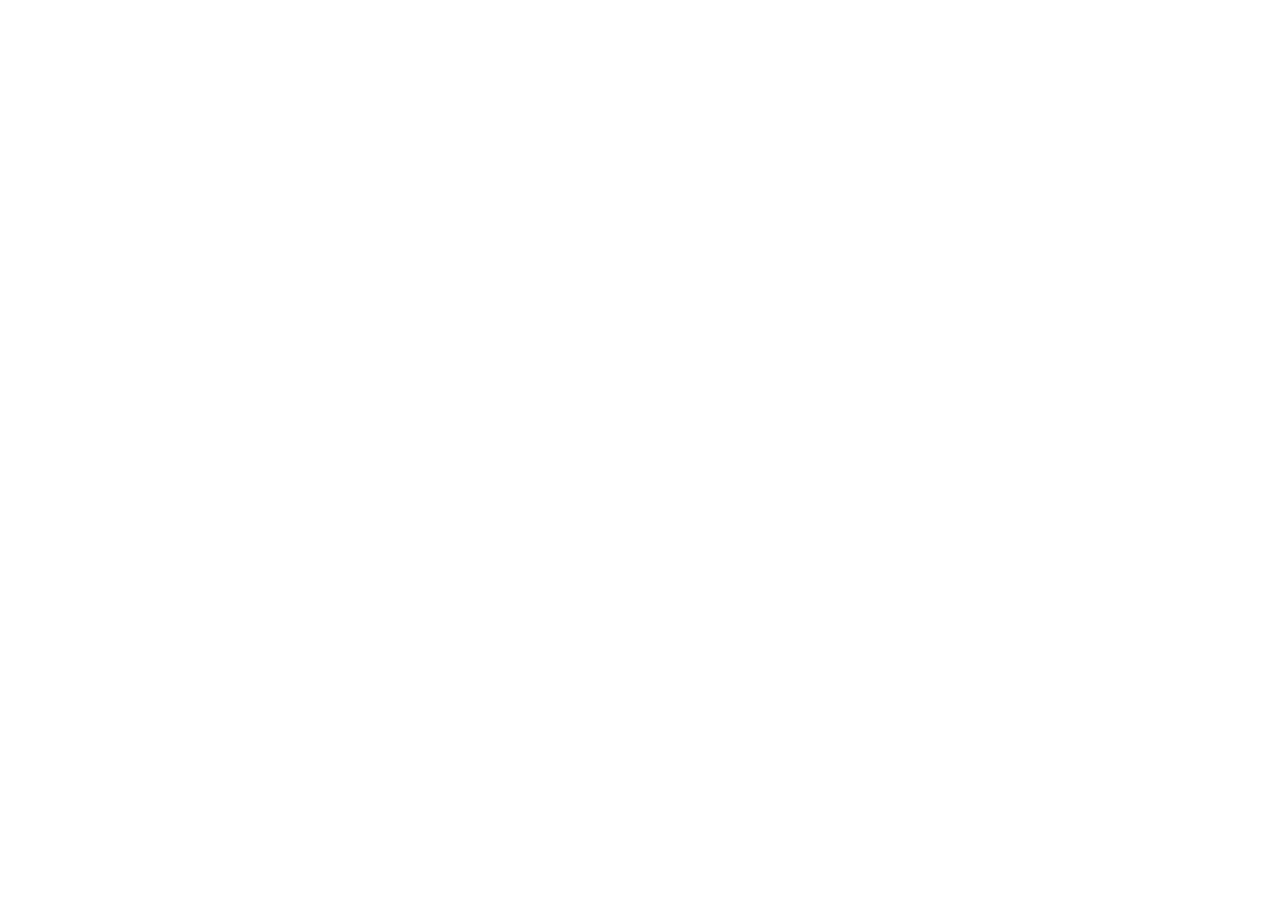
==== index.html @ 425406e8 "Add files via upload" ====
<!doctype html>
<html lang="zh-CN">
  <head>
    <meta charset="UTF-8" />
    <meta name="viewport" content="width=device-width, initial-scale=1.0" />
    <meta
      name="description"
      content="近期事件回忆与文字表达研究参与者实验页面"
    />
    <meta name="theme-color" content="#123f46" />
    <title>近期事件回忆与文字表达研究</title>
    <link rel="icon" type="image/svg+xml" href="assets/favicon.svg" />
    <link rel="stylesheet" href="css/styles.css" />
  </head>
  <body>
    <noscript>
      <div class="noscript-note">本实验页面需要启用 JavaScript 才能继续。</div>
    </noscript>

    <div id="app"></div>

    <dialog id="exit-dialog" class="dialog">
      <div class="dialog__body">
        <p class="eyebrow">退出确认</p>
        <h2>确定要结束本次实验吗？</h2>
        <p>
          退出后，本次任务将结束。你无需说明原因，相关安排以知情同意书为准。
        </p>
        <div class="dialog__actions">
          <button class="button button--ghost" type="button" data-dialog-close>
            继续实验
          </button>
          <button class="button button--danger" type="button" data-confirm-exit>
            确认退出
          </button>
        </div>
      </div>
    </dialog>

    <script src="js/config.js"></script>
    <script src="js/app.js"></script>
  </body>
</html>
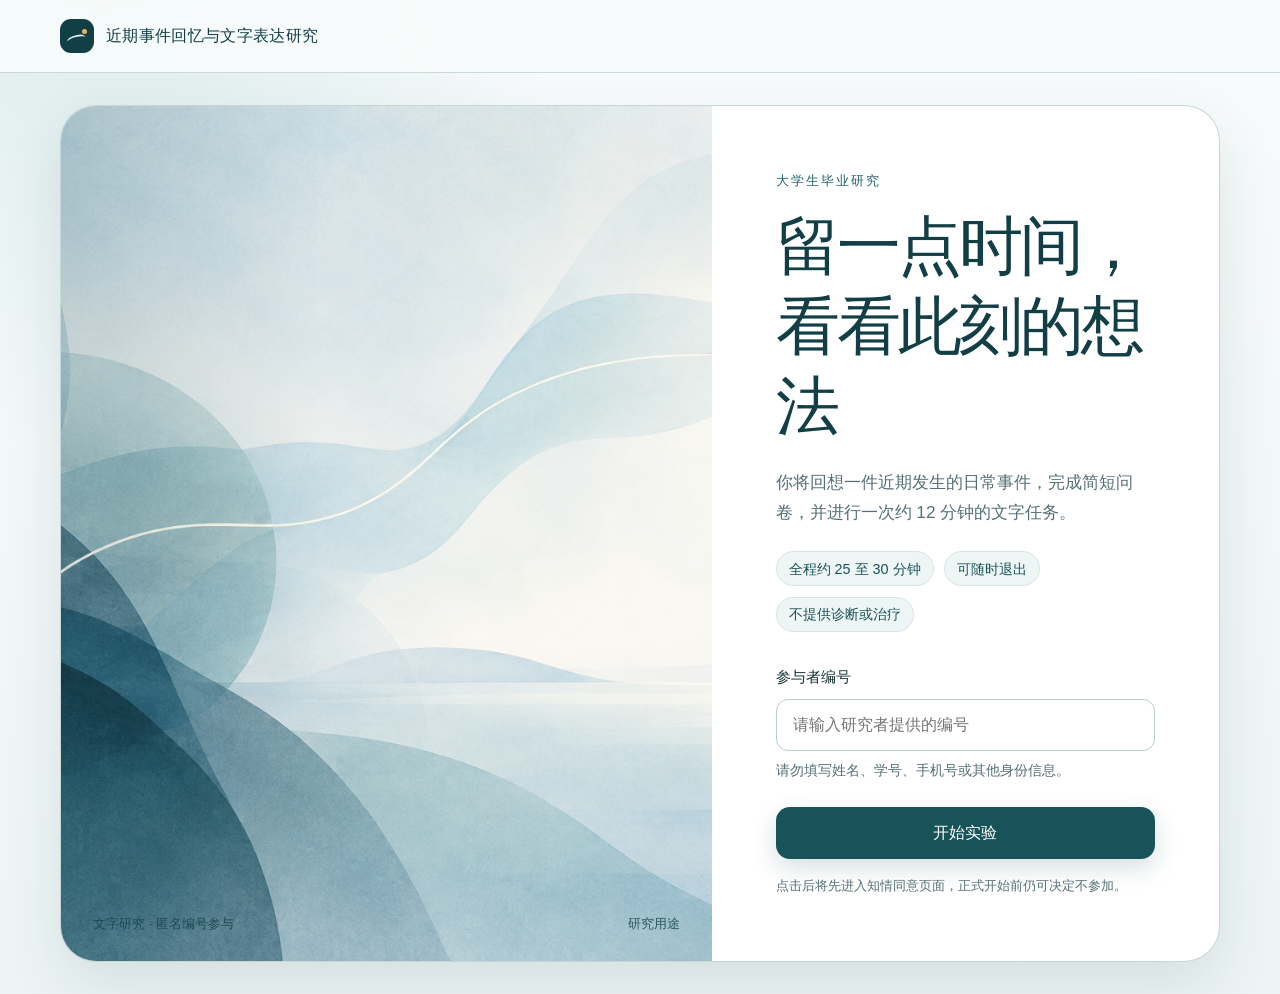
==== commit c478bcad: "Add files via upload" ====
--- a/index.html
+++ b/index.html
@@ -10,7 +10,7 @@
     <meta name="theme-color" content="#123f46" />
     <title>近期事件回忆与文字表达研究</title>
     <link rel="icon" type="image/svg+xml" href="assets/favicon.svg" />
-    <link rel="stylesheet" href="css/styles.css" />
+    <link rel="stylesheet" href="css/styles.css?v=20261008" />
   </head>
   <body>
     <noscript>
@@ -37,7 +37,18 @@
       </div>
     </dialog>
 
-    <script src="js/config.js"></script>
-    <script src="js/app.js"></script>
+    <dialog id="task-dialog" class="dialog" aria-labelledby="task-dialog-title">
+      <div class="dialog__body">
+        <h2 id="task-dialog-title">准备结束文字任务了吗？</h2>
+        <p id="task-dialog-text"></p>
+        <div class="dialog__actions">
+          <button class="button button--ghost" type="button" id="task-dialog-back">继续任务</button>
+          <button class="button button--primary" type="button" id="task-dialog-confirm">进入后测</button>
+        </div>
+      </div>
+    </dialog>
+
+    <script src="js/config.js?v=20261008"></script>
+    <script src="js/app.js?v=20261008"></script>
   </body>
 </html>
--- a/css/styles.css
+++ b/css/styles.css
@@ -0,0 +1,1391 @@
+:root {
+  color-scheme: light;
+  --ink: #183438;
+  --ink-soft: #557075;
+  --teal-900: #123f46;
+  --teal-800: #19535a;
+  --teal-700: #23646b;
+  --teal-200: #b7d9d7;
+  --teal-100: #dcecea;
+  --teal-050: #eef6f5;
+  --blue-050: #f4f8fa;
+  --paper: #ffffff;
+  --canvas: #edf4f4;
+  --line: #d7e4e4;
+  --line-strong: #b9cdce;
+  --amber: #efb25f;
+  --danger: #a94c4c;
+  --danger-bg: #fff3f1;
+  --success: #2a746a;
+  --shadow: 0 24px 60px rgba(27, 66, 71, 0.11);
+  --shadow-soft: 0 12px 32px rgba(27, 66, 71, 0.07);
+  --radius-lg: 28px;
+  --radius-md: 18px;
+  --radius-sm: 12px;
+  --content: 1160px;
+  font-family:
+    -apple-system, BlinkMacSystemFont, "Segoe UI", "PingFang SC",
+    "Hiragino Sans GB", "Microsoft YaHei", Arial, sans-serif;
+  font-synthesis: none;
+}
+
+* {
+  box-sizing: border-box;
+}
+
+html {
+  min-width: 320px;
+  background: var(--canvas);
+  scroll-behavior: smooth;
+}
+
+body {
+  min-width: 320px;
+  min-height: 100vh;
+  margin: 0;
+  color: var(--ink);
+  background:
+    radial-gradient(circle at 8% 0%, rgba(183, 217, 215, 0.42), transparent 28rem),
+    linear-gradient(180deg, #f8fbfb 0%, var(--canvas) 100%);
+  font-size: 1rem;
+  line-height: 1.7;
+  -webkit-font-smoothing: antialiased;
+}
+
+button,
+input,
+textarea {
+  font: inherit;
+}
+
+button,
+input[type="range"],
+input[type="checkbox"] {
+  accent-color: var(--teal-700);
+}
+
+button {
+  cursor: pointer;
+}
+
+button:disabled {
+  cursor: not-allowed;
+  opacity: 0.52;
+}
+
+a {
+  color: var(--teal-700);
+}
+
+:focus-visible {
+  outline: 3px solid rgba(35, 100, 107, 0.3);
+  outline-offset: 3px;
+}
+
+.noscript-note {
+  padding: 1rem;
+  color: #fff;
+  text-align: center;
+  background: var(--danger);
+}
+
+.shell {
+  min-height: 100vh;
+}
+
+.site-header {
+  position: sticky;
+  top: 0;
+  z-index: 20;
+  border-bottom: 1px solid rgba(185, 205, 206, 0.72);
+  background: rgba(248, 251, 251, 0.9);
+  backdrop-filter: blur(16px);
+}
+
+.site-header__inner {
+  display: flex;
+  width: min(calc(100% - 2rem), var(--content));
+  min-height: 72px;
+  margin: 0 auto;
+  align-items: center;
+  justify-content: space-between;
+  gap: 1.25rem;
+}
+
+.brand {
+  display: inline-flex;
+  align-items: center;
+  gap: 0.75rem;
+  color: var(--teal-900);
+  font-weight: 720;
+  letter-spacing: 0.02em;
+}
+
+.brand__mark {
+  position: relative;
+  display: inline-block;
+  width: 34px;
+  height: 34px;
+  border-radius: 11px;
+  background: var(--teal-900);
+}
+
+.brand__mark::before {
+  position: absolute;
+  top: 16px;
+  left: 7px;
+  width: 19px;
+  height: 7px;
+  border-top: 2px solid #d9efec;
+  border-radius: 50%;
+  content: "";
+  transform: rotate(-14deg);
+}
+
+.brand__mark::after {
+  position: absolute;
+  top: 10px;
+  right: 7px;
+  width: 5px;
+  height: 5px;
+  border-radius: 50%;
+  background: var(--amber);
+  content: "";
+}
+
+.participant-pill,
+.time-pill,
+.step-pill {
+  display: inline-flex;
+  min-height: 34px;
+  padding: 0.28rem 0.75rem;
+  align-items: center;
+  gap: 0.42rem;
+  border: 1px solid var(--line);
+  border-radius: 999px;
+  color: var(--ink-soft);
+  background: rgba(255, 255, 255, 0.72);
+  font-size: 0.875rem;
+  white-space: nowrap;
+}
+
+.main {
+  width: min(calc(100% - 2rem), var(--content));
+  margin: 0 auto;
+  padding: 2.5rem 0 4rem;
+}
+
+.main--home {
+  display: grid;
+  min-height: calc(100vh - 72px);
+  padding: 2rem 0;
+  place-items: center;
+}
+
+.hero {
+  display: grid;
+  overflow: hidden;
+  width: 100%;
+  min-height: min(720px, calc(100vh - 112px));
+  border: 1px solid rgba(185, 205, 206, 0.8);
+  border-radius: 36px;
+  grid-template-columns: minmax(0, 1fr) minmax(380px, 0.78fr);
+  background: var(--paper);
+  box-shadow: var(--shadow);
+}
+
+.hero__visual {
+  position: relative;
+  min-height: 560px;
+  background: var(--teal-100);
+}
+
+.hero__visual::after {
+  position: absolute;
+  inset: 0;
+  background: linear-gradient(90deg, rgba(18, 63, 70, 0.14), transparent 40%);
+  content: "";
+  pointer-events: none;
+}
+
+.hero__image {
+  width: 100%;
+  height: 100%;
+  object-fit: cover;
+}
+
+.hero__caption {
+  position: absolute;
+  right: 2rem;
+  bottom: 1.6rem;
+  left: 2rem;
+  z-index: 1;
+  display: flex;
+  color: rgba(18, 63, 70, 0.8);
+  font-size: 0.82rem;
+  justify-content: space-between;
+}
+
+.hero__content {
+  display: flex;
+  padding: clamp(2rem, 5vw, 5rem);
+  flex-direction: column;
+  justify-content: center;
+}
+
+.eyebrow {
+  margin: 0 0 0.85rem;
+  color: var(--teal-700);
+  font-size: 0.82rem;
+  font-weight: 750;
+  letter-spacing: 0.16em;
+  text-transform: uppercase;
+}
+
+h1,
+h2,
+h3,
+p {
+  overflow-wrap: anywhere;
+}
+
+h1,
+h2,
+h3 {
+  margin: 0;
+  color: var(--teal-900);
+  line-height: 1.25;
+}
+
+h1 {
+  max-width: 9em;
+  font-size: clamp(2.35rem, 5vw, 4.8rem);
+  font-weight: 730;
+  letter-spacing: -0.045em;
+}
+
+h2 {
+  font-size: clamp(1.75rem, 3.4vw, 2.55rem);
+  font-weight: 710;
+  letter-spacing: -0.025em;
+}
+
+h3 {
+  font-size: 1.1rem;
+  font-weight: 700;
+}
+
+.lead {
+  max-width: 39rem;
+  margin: 1.4rem 0 0;
+  color: var(--ink-soft);
+  font-size: 1.08rem;
+}
+
+.hero__meta {
+  display: flex;
+  margin: 1.5rem 0 2rem;
+  flex-wrap: wrap;
+  gap: 0.65rem;
+}
+
+.hero__meta span {
+  display: inline-flex;
+  min-height: 34px;
+  padding: 0.28rem 0.75rem;
+  align-items: center;
+  border: 1px solid var(--line);
+  border-radius: 999px;
+  color: var(--teal-800);
+  background: var(--teal-050);
+  font-size: 0.9rem;
+}
+
+.form-field {
+  display: grid;
+  gap: 0.55rem;
+}
+
+.form-field + .form-field {
+  margin-top: 1.25rem;
+}
+
+.form-label {
+  color: var(--ink);
+  font-size: 0.94rem;
+  font-weight: 680;
+}
+
+.form-hint {
+  margin: 0;
+  color: var(--ink-soft);
+  font-size: 0.85rem;
+}
+
+.text-input,
+.text-area {
+  width: 100%;
+  border: 1px solid var(--line-strong);
+  border-radius: var(--radius-sm);
+  color: var(--ink);
+  background: #fff;
+  transition: border-color 160ms ease, box-shadow 160ms ease;
+}
+
+.text-input {
+  min-height: 52px;
+  padding: 0 1rem;
+}
+
+.text-area {
+  min-height: 132px;
+  padding: 0.9rem 1rem;
+  line-height: 1.65;
+  resize: vertical;
+}
+
+.text-input:hover,
+.text-area:hover {
+  border-color: #8caaac;
+}
+
+.text-input:focus,
+.text-area:focus {
+  border-color: var(--teal-700);
+  box-shadow: 0 0 0 4px rgba(35, 100, 107, 0.11);
+  outline: 0;
+}
+
+.button-row {
+  display: flex;
+  margin-top: 1.5rem;
+  align-items: center;
+  flex-wrap: wrap;
+  gap: 0.75rem;
+}
+
+.button {
+  display: inline-flex;
+  min-height: 48px;
+  padding: 0.72rem 1.2rem;
+  border: 1px solid transparent;
+  border-radius: 14px;
+  align-items: center;
+  justify-content: center;
+  gap: 0.55rem;
+  font-weight: 700;
+  transition: transform 140ms ease, background 160ms ease, border-color 160ms ease;
+}
+
+.button:hover:not(:disabled) {
+  transform: translateY(-1px);
+}
+
+.button--primary {
+  color: #fff;
+  background: var(--teal-800);
+  box-shadow: 0 9px 24px rgba(25, 83, 90, 0.18);
+}
+
+.button--primary:hover:not(:disabled) {
+  background: var(--teal-900);
+}
+
+.button--secondary {
+  border-color: var(--line-strong);
+  color: var(--teal-900);
+  background: var(--paper);
+}
+
+.button--ghost {
+  color: var(--teal-800);
+  background: transparent;
+}
+
+.button--danger {
+  border-color: #ebcaca;
+  color: var(--danger);
+  background: var(--danger-bg);
+}
+
+.button--wide {
+  width: 100%;
+}
+
+.tiny-note {
+  margin: 1rem 0 0;
+  color: var(--ink-soft);
+  font-size: 0.8rem;
+}
+
+.progress-wrap {
+  width: min(calc(100% - 2rem), var(--content));
+  margin: 0 auto;
+  padding: 0.8rem 0 0;
+}
+
+.progress-track {
+  overflow: hidden;
+  height: 4px;
+  border-radius: 999px;
+  background: #dce7e7;
+}
+
+.progress-fill {
+  width: var(--progress, 0%);
+  height: 100%;
+  border-radius: inherit;
+  background: linear-gradient(90deg, var(--teal-700), #6faaa7);
+  transition: width 240ms ease;
+}
+
+.progress-labels {
+  display: flex;
+  margin-top: 0.5rem;
+  color: var(--ink-soft);
+  font-size: 0.76rem;
+  justify-content: space-between;
+}
+
+.page-grid {
+  display: grid;
+  align-items: start;
+  grid-template-columns: minmax(0, 1fr) 280px;
+  gap: 2rem;
+}
+
+.page-grid--wide {
+  grid-template-columns: minmax(0, 1fr) 340px;
+}
+
+.page-title {
+  margin-bottom: 1.5rem;
+}
+
+.page-title .lead {
+  margin-top: 0.75rem;
+  font-size: 1rem;
+}
+
+.card {
+  border: 1px solid var(--line);
+  border-radius: var(--radius-lg);
+  background: rgba(255, 255, 255, 0.93);
+  box-shadow: var(--shadow-soft);
+}
+
+.card__body {
+  padding: clamp(1.4rem, 3vw, 2.4rem);
+}
+
+.card + .card {
+  margin-top: 1rem;
+}
+
+.side-note {
+  position: sticky;
+  top: 110px;
+  padding: 1.4rem;
+  border: 1px solid var(--line);
+  border-radius: var(--radius-md);
+  color: var(--ink-soft);
+  background: rgba(238, 246, 245, 0.84);
+}
+
+.side-note h3 {
+  margin-bottom: 0.65rem;
+  font-size: 1rem;
+}
+
+.side-note p {
+  margin: 0;
+  font-size: 0.9rem;
+}
+
+.side-note p + p {
+  margin-top: 0.75rem;
+}
+
+.consent-document {
+  max-height: min(62vh, 720px);
+  overflow: auto;
+  padding-right: 0.75rem;
+  scroll-behavior: smooth;
+}
+
+.consent-document h3 {
+  margin: 1.8rem 0 0.7rem;
+}
+
+.consent-document h3:first-child {
+  margin-top: 0;
+}
+
+.consent-document p,
+.consent-document li {
+  color: #38565a;
+}
+
+.consent-document p {
+  margin: 0.6rem 0;
+}
+
+.consent-document ul,
+.consent-document ol {
+  margin: 0.7rem 0;
+  padding-left: 1.4rem;
+}
+
+.consent-confirm {
+  margin-top: 1.5rem;
+  padding-top: 1.5rem;
+  border-top: 1px solid var(--line);
+}
+
+.choice {
+  display: grid;
+  min-height: 52px;
+  padding: 0.8rem 1rem;
+  border: 1px solid var(--line);
+  border-radius: var(--radius-sm);
+  align-items: start;
+  grid-template-columns: auto 1fr;
+  gap: 0.75rem;
+  background: var(--paper);
+}
+
+.choice + .choice {
+  margin-top: 0.65rem;
+}
+
+.choice input {
+  width: 20px;
+  height: 20px;
+  margin-top: 0.12rem;
+}
+
+.choice strong {
+  display: block;
+  font-size: 0.95rem;
+}
+
+.choice span {
+  display: block;
+  color: var(--ink-soft);
+  font-size: 0.84rem;
+}
+
+.section-stack {
+  display: grid;
+  gap: 1rem;
+}
+
+.question-card {
+  padding: 1.35rem;
+  border: 1px solid var(--line);
+  border-radius: var(--radius-md);
+  background: var(--paper);
+}
+
+.question-card__head {
+  display: flex;
+  margin-bottom: 0.9rem;
+  align-items: flex-start;
+  gap: 0.75rem;
+}
+
+.question-number {
+  display: inline-flex;
+  width: 30px;
+  height: 30px;
+  flex: 0 0 auto;
+  border-radius: 10px;
+  align-items: center;
+  justify-content: center;
+  color: var(--teal-800);
+  background: var(--teal-050);
+  font-size: 0.82rem;
+  font-weight: 760;
+}
+
+.range-field {
+  display: grid;
+  gap: 0.55rem;
+}
+
+.range-field__top {
+  display: flex;
+  min-height: 24px;
+  align-items: center;
+  justify-content: space-between;
+  gap: 1rem;
+}
+
+.range-value {
+  min-width: 3.2rem;
+  color: var(--teal-800);
+  font-variant-numeric: tabular-nums;
+  font-weight: 760;
+  text-align: right;
+}
+
+.range-value[data-empty="true"] {
+  color: var(--ink-soft);
+  font-weight: 500;
+}
+
+.range-input {
+  width: 100%;
+  height: 28px;
+  margin: 0;
+  background: transparent;
+}
+
+.range-labels {
+  display: flex;
+  color: var(--ink-soft);
+  font-size: 0.8rem;
+  justify-content: space-between;
+  gap: 1rem;
+}
+
+.error-note,
+.status-note {
+  display: none;
+  margin: 1rem 0 0;
+  padding: 0.8rem 0.95rem;
+  border-radius: 12px;
+  font-size: 0.9rem;
+}
+
+.error-note.is-visible {
+  display: block;
+  border: 1px solid #ebcaca;
+  color: var(--danger);
+  background: var(--danger-bg);
+}
+
+.status-note.is-visible {
+  display: block;
+  border: 1px solid var(--line);
+  color: var(--teal-800);
+  background: var(--teal-050);
+}
+
+.loading-screen {
+  display: grid;
+  min-height: 55vh;
+  place-items: center;
+  text-align: center;
+}
+
+.loading-orbit {
+  position: relative;
+  width: 72px;
+  height: 72px;
+  margin: 0 auto 1.5rem;
+  border: 1px solid var(--teal-200);
+  border-radius: 50%;
+}
+
+.loading-orbit::after {
+  position: absolute;
+  top: -4px;
+  left: 31px;
+  width: 9px;
+  height: 9px;
+  border-radius: 50%;
+  background: var(--amber);
+  content: "";
+  transform-origin: 5px 40px;
+  animation: orbit 1.8s linear infinite;
+}
+
+@keyframes orbit {
+  to {
+    transform: rotate(360deg);
+  }
+}
+
+.workspace {
+  display: grid;
+  min-height: calc(100vh - 140px);
+  border: 1px solid var(--line);
+  border-radius: var(--radius-lg);
+  background: var(--paper);
+  box-shadow: var(--shadow);
+  grid-template-rows: auto minmax(0, 1fr) auto;
+}
+
+.workspace__header {
+  display: flex;
+  min-height: 82px;
+  padding: 1rem 1.25rem;
+  border-bottom: 1px solid var(--line);
+  align-items: center;
+  justify-content: space-between;
+  gap: 1rem;
+}
+
+.workspace__title p,
+.workspace__title h2 {
+  margin: 0;
+}
+
+.workspace__title h2 {
+  font-size: 1.25rem;
+}
+
+.workspace__title p {
+  color: var(--ink-soft);
+  font-size: 0.82rem;
+}
+
+.workspace__actions {
+  display: flex;
+  align-items: center;
+  gap: 0.55rem;
+}
+
+.workspace__body {
+  min-height: 0;
+  overflow: auto;
+}
+
+.chat-body {
+  display: flex;
+  padding: clamp(1rem, 3vw, 2rem);
+  flex-direction: column;
+}
+
+.message-list {
+  display: grid;
+  margin-top: auto;
+  gap: 1rem;
+}
+
+.message {
+  display: flex;
+  max-width: 76%;
+  flex-direction: column;
+  gap: 0.35rem;
+}
+
+.message--user {
+  margin-left: auto;
+  align-items: flex-end;
+}
+
+.message--assistant {
+  margin-right: auto;
+  align-items: flex-start;
+}
+
+.message__bubble {
+  padding: 0.9rem 1rem;
+  border-radius: 18px;
+  white-space: pre-wrap;
+}
+
+.message--user .message__bubble {
+  border-bottom-right-radius: 5px;
+  color: #fff;
+  background: var(--teal-700);
+}
+
+.message--assistant .message__bubble {
+  border: 1px solid var(--line);
+  border-bottom-left-radius: 5px;
+  color: var(--ink);
+  background: var(--blue-050);
+}
+
+.message__meta {
+  color: var(--ink-soft);
+  font-size: 0.72rem;
+}
+
+.thinking {
+  display: inline-flex;
+  align-items: center;
+  gap: 0.3rem;
+}
+
+.thinking span {
+  width: 6px;
+  height: 6px;
+  border-radius: 50%;
+  background: var(--teal-700);
+  animation: bounce 1.2s ease-in-out infinite;
+}
+
+.thinking span:nth-child(2) {
+  animation-delay: 120ms;
+}
+
+.thinking span:nth-child(3) {
+  animation-delay: 240ms;
+}
+
+@keyframes bounce {
+  0%,
+  70%,
+  100% {
+    opacity: 0.4;
+    transform: translateY(0);
+  }
+  35% {
+    opacity: 1;
+    transform: translateY(-4px);
+  }
+}
+
+.chat-composer {
+  padding: 1rem;
+  border-top: 1px solid var(--line);
+  background: #fbfdfd;
+}
+
+.composer-box {
+  display: grid;
+  padding: 0.55rem;
+  border: 1px solid var(--line-strong);
+  border-radius: 18px;
+  align-items: end;
+  grid-template-columns: minmax(0, 1fr) auto;
+  gap: 0.5rem;
+  background: #fff;
+}
+
+.composer-box textarea {
+  width: 100%;
+  min-height: 48px;
+  max-height: 130px;
+  padding: 0.65rem 0.75rem;
+  border: 0;
+  color: var(--ink);
+  background: transparent;
+  line-height: 1.5;
+  resize: none;
+  outline: 0;
+}
+
+.send-button {
+  display: grid;
+  width: 44px;
+  height: 44px;
+  border: 0;
+  border-radius: 14px;
+  color: #fff;
+  place-items: center;
+  background: var(--teal-800);
+}
+
+.send-button svg {
+  width: 19px;
+  height: 19px;
+}
+
+.composer-hint {
+  margin: 0.45rem 0 0;
+  color: var(--ink-soft);
+  font-size: 0.76rem;
+  text-align: center;
+}
+
+.writing-body {
+  padding: clamp(1rem, 3vw, 2rem);
+  background: #fbfdfd;
+}
+
+.writing-intro {
+  max-width: 720px;
+  margin: 0 auto 1.5rem;
+  color: var(--ink-soft);
+}
+
+.writing-grid {
+  display: grid;
+  max-width: 820px;
+  margin: 0 auto;
+  gap: 1rem;
+}
+
+.writing-card {
+  padding: 1.2rem;
+  border: 1px solid var(--line);
+  border-radius: var(--radius-md);
+  background: #fff;
+}
+
+.writing-card h3 {
+  margin-bottom: 0.35rem;
+}
+
+.writing-card p {
+  margin: 0 0 0.8rem;
+  color: var(--ink-soft);
+  font-size: 0.9rem;
+}
+
+.writing-card .text-area {
+  min-height: 150px;
+}
+
+.save-state {
+  min-height: 1.3em;
+  margin-top: 0.4rem;
+  color: var(--success);
+  font-size: 0.76rem;
+  text-align: right;
+}
+
+.workspace__footer {
+  display: flex;
+  padding: 1rem 1.25rem;
+  border-top: 1px solid var(--line);
+  align-items: center;
+  justify-content: space-between;
+  gap: 1rem;
+  background: #fbfdfd;
+}
+
+.scale-block {
+  display: grid;
+  gap: 0.8rem;
+}
+
+.likert-row {
+  display: grid;
+  padding: 1.1rem 0;
+  border-bottom: 1px solid var(--line);
+  grid-template-columns: minmax(0, 1fr) 340px;
+  gap: 1.2rem;
+}
+
+.likert-row:last-child {
+  border-bottom: 0;
+}
+
+.likert-row__text {
+  margin: 0;
+  color: #29494d;
+}
+
+.likert-options {
+  display: grid;
+  grid-template-columns: repeat(7, 1fr);
+  gap: 0.3rem;
+}
+
+.likert-option {
+  display: grid;
+  min-width: 32px;
+  min-height: 40px;
+  border: 1px solid var(--line);
+  border-radius: 10px;
+  color: var(--ink-soft);
+  place-items: center;
+  background: var(--paper);
+  cursor: pointer;
+}
+
+.likert-option:has(input:checked) {
+  border-color: var(--teal-700);
+  color: #fff;
+  background: var(--teal-700);
+}
+
+.likert-option input {
+  position: absolute;
+  width: 1px;
+  height: 1px;
+  overflow: hidden;
+  clip: rect(0 0 0 0);
+  clip-path: inset(50%);
+  white-space: nowrap;
+}
+
+.likert-labels {
+  display: flex;
+  margin-top: 0.25rem;
+  color: var(--ink-soft);
+  font-size: 0.76rem;
+  justify-content: space-between;
+}
+
+.completion {
+  display: grid;
+  min-height: calc(100vh - 160px);
+  place-items: center;
+}
+
+.completion-card {
+  max-width: 720px;
+  padding: clamp(2rem, 6vw, 4.5rem);
+  border: 1px solid var(--line);
+  border-radius: 34px;
+  text-align: center;
+  background: var(--paper);
+  box-shadow: var(--shadow);
+}
+
+.completion-mark {
+  position: relative;
+  width: 84px;
+  height: 84px;
+  margin: 0 auto 1.5rem;
+  border: 1px solid var(--teal-200);
+  border-radius: 50%;
+  background: var(--teal-050);
+}
+
+.completion-mark::before {
+  position: absolute;
+  top: 38px;
+  left: 20px;
+  width: 42px;
+  height: 14px;
+  border-top: 3px solid var(--teal-700);
+  border-radius: 50%;
+  content: "";
+  transform: rotate(-10deg);
+}
+
+.completion-mark::after {
+  position: absolute;
+  top: 18px;
+  right: 18px;
+  width: 9px;
+  height: 9px;
+  border-radius: 50%;
+  background: var(--amber);
+  content: "";
+}
+
+.completion-card p {
+  color: var(--ink-soft);
+}
+
+.completion-card__divider {
+  width: 68px;
+  height: 1px;
+  margin: 2rem auto;
+  background: var(--line-strong);
+}
+
+.dialog {
+  width: min(calc(100% - 2rem), 480px);
+  padding: 0;
+  border: 1px solid var(--line);
+  border-radius: 24px;
+  color: var(--ink);
+  background: var(--paper);
+  box-shadow: var(--shadow);
+}
+
+.dialog::backdrop {
+  background: rgba(12, 38, 42, 0.52);
+  backdrop-filter: blur(4px);
+}
+
+.dialog__body {
+  padding: 1.7rem;
+}
+
+.dialog__body h2 {
+  font-size: 1.5rem;
+}
+
+.dialog__body p:not(.eyebrow) {
+  color: var(--ink-soft);
+}
+
+.dialog__actions {
+  display: flex;
+  margin-top: 1.5rem;
+  justify-content: flex-end;
+  gap: 0.6rem;
+}
+
+.sr-only {
+  position: absolute;
+  width: 1px;
+  height: 1px;
+  padding: 0;
+  margin: -1px;
+  overflow: hidden;
+  clip: rect(0, 0, 0, 0);
+  white-space: nowrap;
+  border: 0;
+}
+
+@media (max-width: 900px) {
+  .hero {
+    min-height: 0;
+    grid-template-columns: 1fr;
+  }
+
+  .hero__visual {
+    min-height: 330px;
+    order: 2;
+  }
+
+  .hero__content {
+    padding: 2.25rem;
+  }
+
+  .page-grid,
+  .page-grid--wide {
+    grid-template-columns: 1fr;
+  }
+
+  .side-note {
+    position: static;
+  }
+
+  .likert-row {
+    grid-template-columns: 1fr;
+  }
+}
+
+@media (max-width: 640px) {
+  .site-header__inner,
+  .progress-wrap,
+  .main {
+    width: min(calc(100% - 1.2rem), var(--content));
+  }
+
+  .site-header__inner {
+    min-height: 62px;
+  }
+
+  .brand__text {
+    display: none;
+  }
+
+  .main {
+    padding: 1.4rem 0 2.5rem;
+  }
+
+  .main--home {
+    padding: 0.6rem 0;
+  }
+
+  .hero {
+    border-radius: 24px;
+  }
+
+  .hero__content {
+    padding: 1.5rem;
+  }
+
+  .hero__visual {
+    min-height: 250px;
+  }
+
+  .hero__caption {
+    right: 1rem;
+    bottom: 0.9rem;
+    left: 1rem;
+  }
+
+  .hero__caption span:last-child {
+    display: none;
+  }
+
+  .progress-labels span:not(.is-current) {
+    display: none;
+  }
+
+  .progress-labels {
+    justify-content: flex-start;
+  }
+
+  .card,
+  .workspace,
+  .completion-card {
+    border-radius: 22px;
+  }
+
+  .card__body {
+    padding: 1.15rem;
+  }
+
+  .question-card {
+    padding: 1rem;
+  }
+
+  .workspace {
+    min-height: calc(100vh - 112px);
+  }
+
+  .workspace__header {
+    align-items: flex-start;
+  }
+
+  .workspace__actions {
+    flex-direction: column;
+    align-items: flex-end;
+  }
+
+  .workspace__actions .button {
+    min-height: 38px;
+    padding: 0.4rem 0.7rem;
+    font-size: 0.82rem;
+  }
+
+  .workspace__footer {
+    align-items: stretch;
+    flex-direction: column-reverse;
+  }
+
+  .workspace__footer .button {
+    width: 100%;
+  }
+
+  .message {
+    max-width: 90%;
+  }
+
+  .likert-options {
+    gap: 0.18rem;
+  }
+
+  .likert-option {
+    min-width: 0;
+  }
+
+  .dialog__actions {
+    align-items: stretch;
+    flex-direction: column;
+  }
+}
+
+@media (prefers-reduced-motion: reduce) {
+  *,
+  *::before,
+  *::after {
+    scroll-behavior: auto !important;
+    animation-duration: 0.01ms !important;
+    animation-iteration-count: 1 !important;
+    transition-duration: 0.01ms !important;
+  }
+}
+
+/* 文字任务固定在可视区域内，仅中间的聊天或书写内容滚动。 */
+html.task-screen,
+body.task-screen {
+  height: 100dvh;
+  overflow: hidden;
+}
+.task-screen #app,
+.task-screen .shell {
+  height: 100%;
+  min-height: 0;
+}
+.task-screen .shell {
+  display: flex;
+  flex-direction: column;
+}
+.task-screen .site-header,
+.task-screen .progress-wrap {
+  flex-shrink: 0;
+}
+.task-screen .main {
+  display: flex;
+  flex: 1;
+  min-height: 0;
+  padding: 0.8rem 0;
+}
+.task-screen .workspace {
+  width: 100%;
+  min-height: 0;
+  overflow: hidden;
+  grid-template-rows: auto auto minmax(0, 1fr) auto;
+}
+.task-notice {
+  display: flex;
+  padding: 0.55rem 1.25rem;
+  align-items: center;
+  justify-content: space-between;
+  gap: 0.5rem;
+  border-bottom: 1px solid var(--line);
+  color: var(--ink-soft);
+  background: var(--teal-050);
+  font-size: 0.8rem;
+}
+.task-notice .button {
+  flex-shrink: 0;
+}
+.chat-body,
+.writing-body {
+  position: relative;
+  overscroll-behavior: contain;
+  overflow-y: auto;
+}
+.message-list {
+  flex-shrink: 0;
+  padding-bottom: 0.2rem;
+}
+.message__bubble {
+  overflow-wrap: anywhere;
+}
+.chat-controls {
+  display: flex;
+  margin-top: 0.35rem;
+  justify-content: space-between;
+  gap: 0.5rem;
+}
+.chat-controls .button {
+  min-height: 34px;
+  padding: 0.3rem 0.7rem;
+  font-size: 0.8rem;
+}
+.chat-controls #finish-chat {
+  margin-left: auto;
+}
+.message--incomplete .message__bubble {
+  opacity: 0.7;
+}
+[hidden] {
+  display: none !important;
+}
+@media (max-width: 640px), (max-height: 650px) {
+  .task-screen .site-header__inner {
+    min-height: 46px;
+  }
+  .task-screen .progress-wrap {
+    padding-top: 0.35rem;
+  }
+  .task-screen .progress-labels {
+    margin-top: 0.2rem;
+  }
+  .task-screen .main {
+    padding: 0.4rem 0;
+  }
+  .task-screen .workspace__header {
+    min-height: 60px;
+    padding: 0.55rem 0.8rem;
+    align-items: center;
+  }
+  .task-screen .workspace__actions {
+    flex-direction: row;
+    align-items: center;
+  }
+  .task-notice {
+    padding: 0.4rem 0.8rem;
+    font-size: 0.75rem;
+  }
+  .chat-composer {
+    padding: 0.6rem;
+  }
+  .composer-box textarea {
+    min-height: 40px;
+    max-height: 100px;
+  }
+  .chat-composer .error-note {
+    padding: 0.5rem;
+    margin: 0.4rem 0 0;
+  }
+}
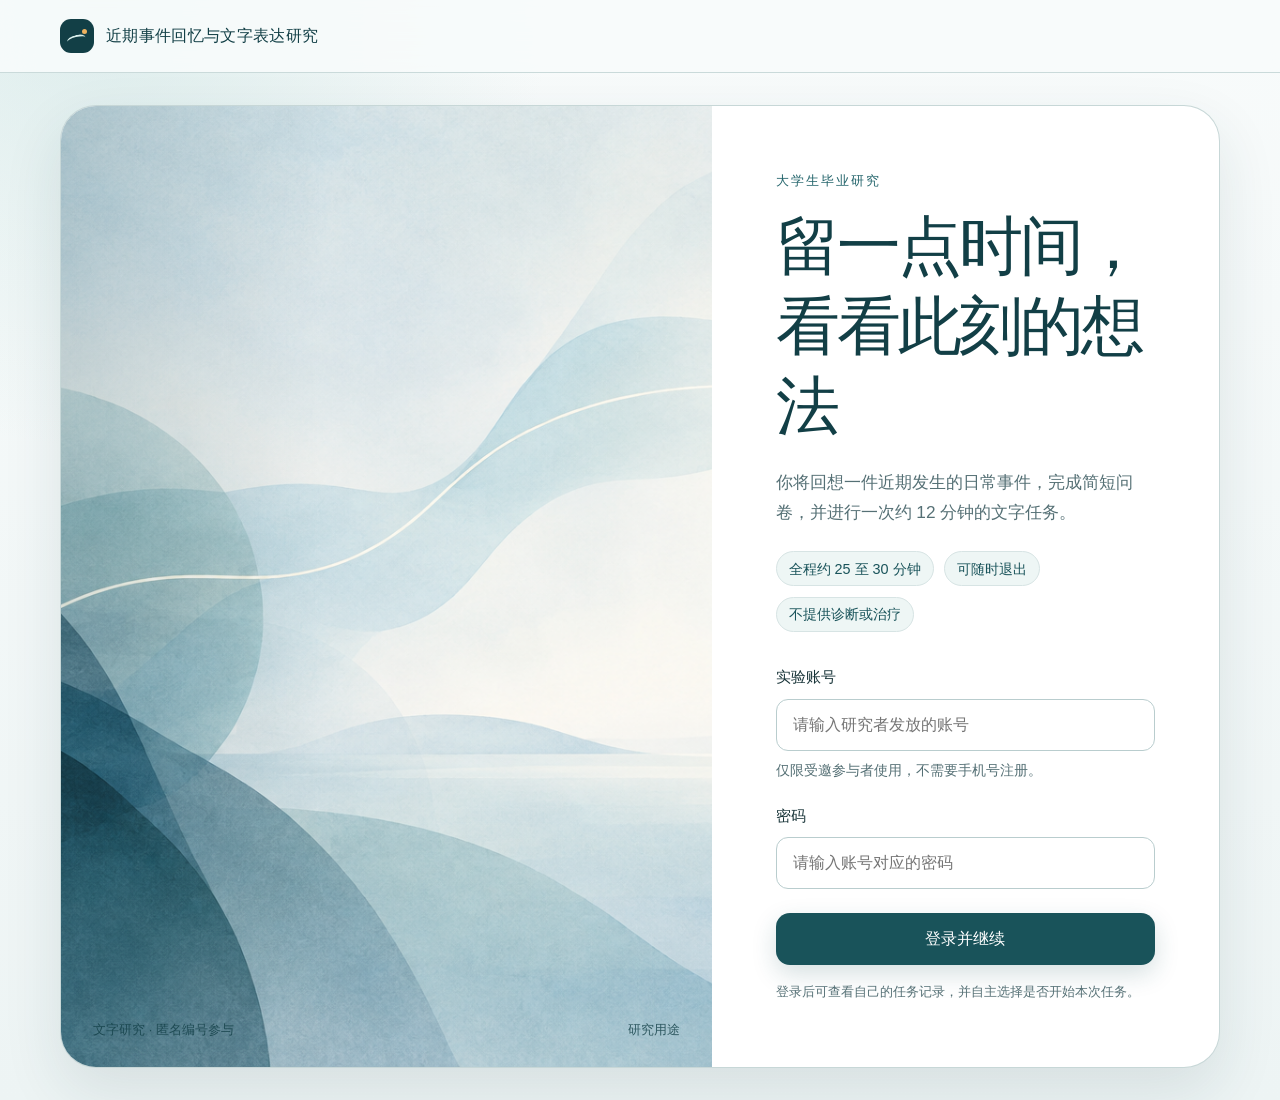
==== commit 41873b91: "帐密登录&恢复随机分组" ====
--- a/index.html
+++ b/index.html
@@ -10,7 +10,7 @@
     <meta name="theme-color" content="#123f46" />
     <title>近期事件回忆与文字表达研究</title>
     <link rel="icon" type="image/svg+xml" href="assets/favicon.svg" />
-    <link rel="stylesheet" href="css/styles.css?v=20261008" />
+    <link rel="stylesheet" href="css/styles.css?v=20261126-v8" />
   </head>
   <body>
     <noscript>
@@ -24,13 +24,14 @@
         <p class="eyebrow">退出确认</p>
         <h2>确定要结束本次实验吗？</h2>
         <p>
-          退出后，本次任务将结束。你无需说明原因，相关安排以知情同意书为准。
+          这会终止本次实验流程。若之后再次参加，将作为新的一次任务单独开始。如果只是暂时离开，可以选择退出登录并保留进度。你无需说明退出原因。
         </p>
+        <label class="confirm-choice"><input type="checkbox" id="exit-check" /> 我确认退出本次实验</label>
         <div class="dialog__actions">
           <button class="button button--ghost" type="button" data-dialog-close>
             继续实验
           </button>
-          <button class="button button--danger" type="button" data-confirm-exit>
+          <button class="button button--danger" type="button" data-confirm-exit disabled>
             确认退出
           </button>
         </div>
@@ -41,14 +42,16 @@
       <div class="dialog__body">
         <h2 id="task-dialog-title">准备结束文字任务了吗？</h2>
         <p id="task-dialog-text"></p>
+        <label class="confirm-choice" id="task-dialog-check-wrap" hidden><input type="checkbox" id="task-dialog-check" /> 我确认提前结束本次文字任务</label>
         <div class="dialog__actions">
           <button class="button button--ghost" type="button" id="task-dialog-back">继续任务</button>
+          <button class="button button--secondary" type="button" id="task-dialog-support" hidden>我需要现场研究者</button>
           <button class="button button--primary" type="button" id="task-dialog-confirm">进入后测</button>
         </div>
       </div>
     </dialog>
 
-    <script src="js/config.js?v=20261008"></script>
-    <script src="js/app.js?v=20261008"></script>
+    <script src="js/config.js?v=20261126-v8"></script>
+    <script src="js/app.js?v=20261126-v8"></script>
   </body>
 </html>
--- a/css/styles.css
+++ b/css/styles.css
@@ -672,6 +672,14 @@
   background: var(--teal-050);
 }
 
+.password-card {
+  margin-top: 1.25rem;
+}
+
+#password-form {
+  max-width: 36rem;
+}
+
 .loading-screen {
   display: grid;
   min-height: 55vh;
@@ -1351,6 +1359,20 @@
 [hidden] {
   display: none !important;
 }
+
+.task-notice[data-phase="closing"],
+.task-notice[data-phase="last-seconds"] {
+  background: #fff7e9;
+  border-left: 4px solid #ba8b45;
+  color: #6b502d;
+}
+.task-notice[data-phase="last-seconds"] { background: #fff1dc; }
+.task-notice[data-phase="ended"] { border-left: 4px solid #28666d; }
+.confirm-choice { display: flex; gap: .65rem; align-items: flex-start; margin: 1.3rem 0; }
+.confirm-choice input { flex: 0 0 auto; margin-top: .35rem; }
+.site-header__actions { display: flex; min-width: 0; align-items: center; justify-content: flex-end; flex-wrap: wrap; gap: .5rem; }
+.site-header__actions .participant-pill { max-width: 100%; overflow-wrap: anywhere; }
+.site-header__actions .button { white-space: nowrap; padding: .3rem .6rem; font-size: .8rem; }
 @media (max-width: 640px), (max-height: 650px) {
   .task-screen .site-header__inner {
     min-height: 46px;
